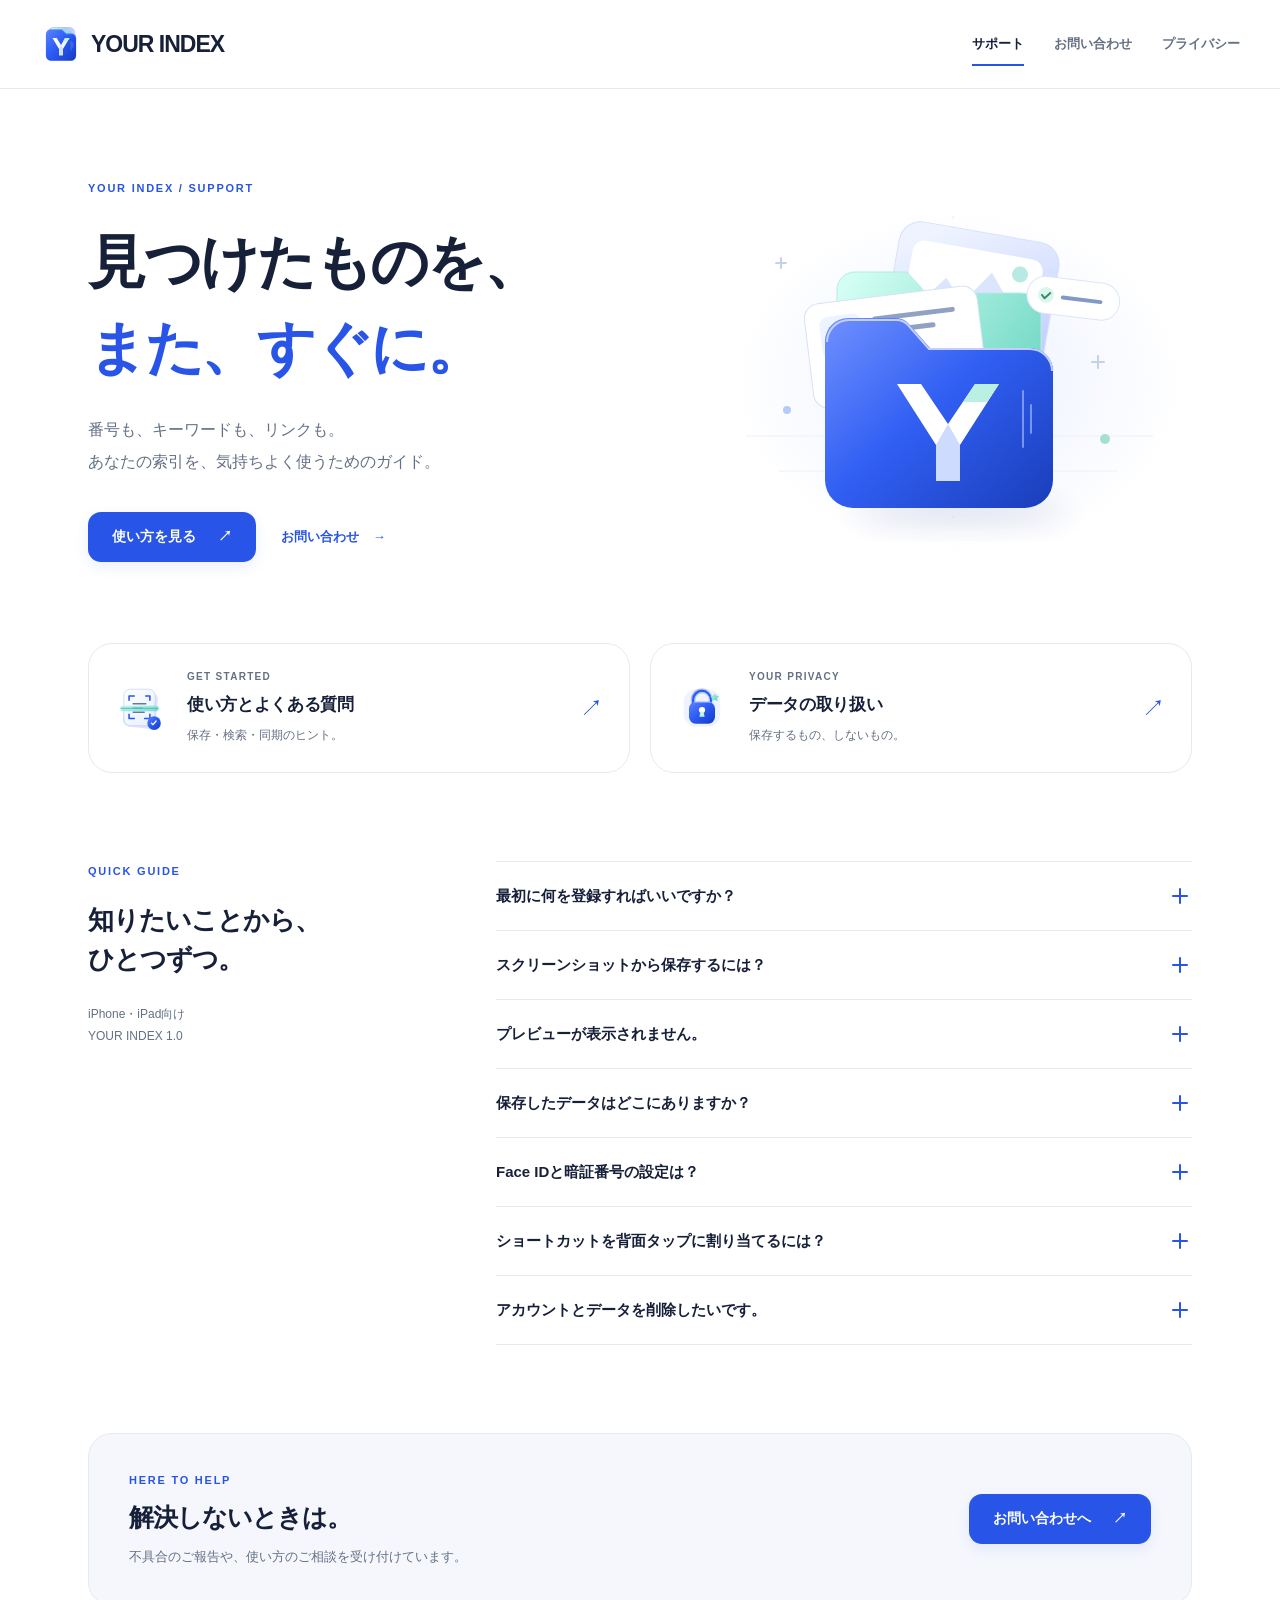
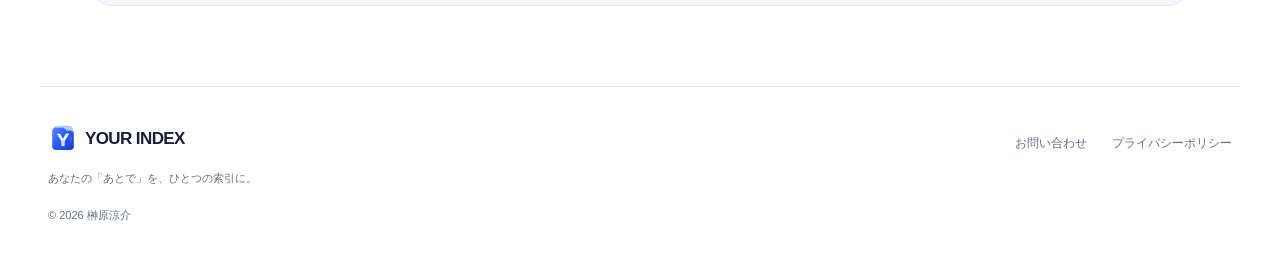
==== index.html @ 13874aeb "Publish YOUR INDEX support and privacy pages" ====
<!doctype html>
<html lang="ja"><head>
<meta charset="utf-8"><meta name="viewport" content="width=device-width, initial-scale=1">
<meta name="color-scheme" content="light"><meta name="referrer" content="no-referrer">
<title>サポート | YOUR INDEX</title><meta name="description" content="YOUR INDEXの使い方、よくある質問、データの管理・削除とお問い合わせ。">
<link rel="canonical" href="https://ryosukesakakibara718.github.io/your-index-support/index.html"><meta property="og:type" content="website"><meta property="og:locale" content="ja_JP">
<meta property="og:title" content="サポート | YOUR INDEX"><meta property="og:description" content="YOUR INDEXの使い方、よくある質問、データの管理・削除とお問い合わせ。"><meta property="og:url" content="https://ryosukesakakibara718.github.io/your-index-support/index.html">
<link rel="icon" href="assets/mark.svg" type="image/svg+xml"><link rel="stylesheet" href="assets/style.css">
</head><body>
<a class="skip" href="#main">本文へ移動</a>
<header class="header"><div class="header-inner"><a class="brand" href="index.html"><img src="assets/mark.svg" width="42" height="42" alt=""><span>YOUR INDEX</span></a><nav aria-label="メインナビゲーション"><a href="index.html" aria-current="page">サポート</a><a href="support.html">お問い合わせ</a><a href="privacy.html">プライバシー</a></nav></div></header>
<main id="main">
<section class="hero wrap"><div><p class="eyebrow">YOUR INDEX / SUPPORT</p><h1>見つけたものを、<br><span>また、すぐに。</span></h1><p class="lead">番号も、キーワードも、リンクも。<br>あなたの索引を、気持ちよく使うためのガイド。</p><div class="actions"><a class="button primary" href="#guide">使い方を見る <span aria-hidden="true">↗</span></a><a class="text-link" href="support.html">お問い合わせ <span aria-hidden="true">→</span></a></div></div>
<div class="hero-art"><img src="assets/index-art.svg" width="480" height="390" alt="ブックマークがひとつの青い索引にまとまるイラスト"></div></section>
<section class="wrap quick-links" aria-label="サポートメニュー"><a class="topic" href="#guide"><img src="assets/scan.svg" width="50" height="50" alt=""><div><span class="overline">GET STARTED</span><h2>使い方とよくある質問</h2><p>保存・検索・同期のヒント。</p></div><span class="arrow" aria-hidden="true">↗</span></a><a class="topic" href="privacy.html"><img src="assets/lock.svg" width="50" height="50" alt=""><div><span class="overline">YOUR PRIVACY</span><h2>データの取り扱い</h2><p>保存するもの、しないもの。</p></div><span class="arrow" aria-hidden="true">↗</span></a></section>
<section class="wrap guide" id="guide"><div class="section-intro"><p class="eyebrow">QUICK GUIDE</p><h2>知りたいことから、<br>ひとつずつ。</h2><p>iPhone・iPad向け<br>YOUR INDEX 1.0</p></div><div class="faq"><details><summary>最初に何を登録すればいいですか？<span class="plus" aria-hidden="true"></span></summary><div class="answer"><p>ホームの「サイトを追加」から、サイト名と検索URLを登録します。番号をURLの途中に入れる場合は、その位置を <code>{query}</code> にします。サイト名をタップすると、そのサイトに保存したプレビューの一覧が開きます。</p><p>Yahoo! JAPANの検索例：<code>https://search.yahoo.co.jp/search?p={query}</code></p></div></details><details><summary>スクリーンショットから保存するには？<span class="plus" aria-hidden="true"></span></summary><div class="answer"><p>サイト内の「スクショ保存」で画像を選ぶか、写真やスクリーンショットの共有メニューから「YOUR INDEXに保存」を選びます。読み取った候補は、プレビューで確認できます。候補が違う場合は「編集」から変更してください。</p><p>自動追加では、最上位候補の画像とタイトルを取得できた場合に保存します。画像の状態やサイトによっては確認が必要です。</p></div></details><details><summary>プレビューが表示されません。<span class="plus" aria-hidden="true"></span></summary><div class="answer"><p>登録した検索URLがブラウザで開けるか確認してください。ログインが必要なページや、外部からの取得を制限するサイトでは、画像やタイトルを取得できない場合があります。通信状態を確認し、項目を長押しして詳細からプレビューを再取得できます。</p></div></details><details><summary>保存したデータはどこにありますか？<span class="plus" aria-hidden="true"></span></summary><div class="answer"><p>端末内に保存します。任意の「Appleでサインイン」でクラウド保存を有効にすると、登録内容とプレビュー画像をSupabaseへ同期します。別の端末でも同じAppleアカウントで利用できます。読み取り元のスクリーンショット自体はアップロードしません。</p><p>ほかの利用者へライブラリを公開する機能はありません。詳しくは<a href="privacy.html">プライバシーポリシー</a>をご覧ください。</p></div></details><details><summary>Face IDと暗証番号の設定は？<span class="plus" aria-hidden="true"></span></summary><div class="answer"><p>「ツール → セキュリティ」からアプリロックのオン・オフを変更できます。Face IDを優先し、使えないときは6桁の暗証番号で解除します。解除から5分以内は再認証せずに開けます。</p><p>暗証番号とFace IDのどちらでも解除できない場合、現在のバージョンではロックを回復できません。暗証番号を忘れないよう管理してください。</p></div></details><details><summary>ショートカットを背面タップに割り当てるには？<span class="plus" aria-hidden="true"></span></summary><div class="answer"><p>「ツール → 背面タップで自動追加」でショートカットを登録した後、iPhoneの「設定 → アクセシビリティ → タッチ → 背面タップ → トリプルタップ」で「YOUR INDEXに追加」を選びます。背面タップの対応状況は端末によって異なります。</p></div></details><details><summary>アカウントとデータを削除したいです。<span class="plus" aria-hidden="true"></span></summary><div class="answer"><p>「ツール → クラウド保存 → アカウントを削除」で、同じAppleアカウントによる本人確認を行い、削除を確定します。クラウドのアカウント・登録内容・プレビュー画像を削除した後、この端末の登録内容・プレビューキャッシュ・アプリ内の移行バックアップを削除します。</p><p>削除は取り消せません。アプリロックの設定は残ります。ほかの端末に残るオフラインコピーは、その端末で削除してください。途中で通信が切れた場合はアプリから再試行できます。サインアウトだけではデータは削除されません。</p><p>Appleとの連携は、iPhoneの「設定 → 自分の名前 → Appleでサインイン」からYOUR INDEXを選び、別途解除してください。アプリから削除できない場合は<a href="support.html">お問い合わせ窓口</a>へご連絡ください。</p></div></details></div></section>
<section class="wrap contact-strip"><div><p class="eyebrow">HERE TO HELP</p><h2>解決しないときは。</h2><p>不具合のご報告や、使い方のご相談を受け付けています。</p></div><a class="button primary" href="support.html">お問い合わせへ <span aria-hidden="true">↗</span></a></section>
</main>
<footer class="footer"><div><a class="brand small" href="index.html"><img src="assets/mark.svg" width="30" height="30" alt=""><span>YOUR INDEX</span></a><p>あなたの「あとで」を、ひとつの索引に。</p><small>© 2026 榊原涼介</small></div><div class="footer-links"><a href="support.html">お問い合わせ</a><a href="privacy.html">プライバシーポリシー</a></div></footer>
</body></html>
---- assets/style.css ----
:root{--ink:#172039;--muted:#647085;--blue:#2854e8;--line:#e5eaf2;--pale:#f5f7fc;--radius:24px}*{box-sizing:border-box}html{scroll-behavior:smooth;scroll-padding-top:104px}body{margin:0;color:var(--ink);background:#fff;font-family:-apple-system,BlinkMacSystemFont,"Helvetica Neue","Hiragino Kaku Gothic ProN","Yu Gothic",sans-serif;font-size:15px;line-height:1.85;-webkit-font-smoothing:antialiased}a{color:var(--blue);text-underline-offset:5px}a:hover{color:#1437ad}a:focus-visible,summary:focus-visible{outline:3px solid var(--blue);outline-offset:5px;border-radius:5px}img{display:block;max-width:100%;height:auto}h1,h2,h3,p{margin:0}h1,h2,h3{line-height:1.5;letter-spacing:-.04em}h1{font-size:clamp(34px,4.5vw,58px);font-weight:750}h2{font-size:25px}p+p{margin-top:15px}code{padding:2px 5px;border-radius:5px;background:var(--pale);font-size:.87em;overflow-wrap:anywhere}.wrap{width:min(1104px,calc(100% - 80px));margin-inline:auto}.skip{position:fixed;top:10px;left:10px;z-index:20;padding:8px 16px;background:#fff;transform:translateY(-160%)}.skip:focus{transform:translateY(0)}.header{border-bottom:1px solid var(--line);background:#fffffff2;position:sticky;top:0;z-index:10;backdrop-filter:blur(18px)}.header-inner{width:min(1200px,calc(100% - 64px));margin:auto;min-height:88px;display:flex;align-items:center;justify-content:space-between;gap:24px}.brand{display:inline-flex;align-items:center;gap:9px;color:var(--ink);text-decoration:none;font-size:23px;font-weight:800;letter-spacing:-1px;white-space:nowrap}.brand:hover{color:var(--ink)}.header nav{display:flex;gap:30px;font-size:13px;font-weight:600;align-items:center}.header nav a{color:var(--muted);text-decoration:none;padding:8px 0}.header nav a[aria-current=page]{color:var(--ink);box-shadow:0 2px var(--blue)}.eyebrow{font-size:11px;letter-spacing:.16em;font-weight:750;color:var(--blue);margin-bottom:20px}.overline{display:block;color:var(--muted);font-size:10px;font-weight:700;letter-spacing:.13em;line-height:1.4;margin-bottom:8px}.hero{display:grid;grid-template-columns:1.25fr 1fr;gap:24px;align-items:center;padding-block:86px 78px}.hero h1 span{color:var(--blue)}.hero .lead{margin-top:22px}.lead{font-size:16px;color:var(--muted);line-height:2}.actions{display:flex;align-items:center;gap:25px;margin-top:34px}.button{display:inline-flex;justify-content:center;align-items:center;gap:22px;min-height:50px;padding:11px 24px;border-radius:13px;font-weight:650;font-size:14px;text-decoration:none}.button.primary{background:var(--blue);color:#fff;box-shadow:0 5px 14px #2854e818}.button.primary:hover{background:#1c40c5}.text-link{font-size:13px;font-weight:600;text-decoration:none}.text-link span{margin-left:10px}.hero-art{position:relative}.hero-art img{width:100%}.quick-links{display:grid;grid-template-columns:1fr 1fr;gap:20px}.topic{display:flex;gap:22px;align-items:center;border:1px solid var(--line);padding:26px;border-radius:var(--radius);color:var(--ink);text-decoration:none;transition:background .2s}.topic:hover{background:var(--pale);color:var(--ink)}.topic h2{font-size:17px;letter-spacing:-.02em}.topic p{color:var(--muted);font-size:12px;margin-top:6px}.topic img{flex:none}.topic .arrow{margin-left:auto;font-size:23px;color:var(--blue)}.guide{padding-block:88px;display:grid;grid-template-columns:1fr 2fr;gap:60px}.section-intro h2{font-size:26px}.section-intro>p:last-child{color:var(--muted);font-size:12px;margin-top:24px}.faq{border-top:1px solid var(--line)}details{border-bottom:1px solid var(--line)}summary{list-style:none;cursor:pointer;display:flex;align-items:center;justify-content:space-between;gap:25px;padding:22px 0;font-size:15px;font-weight:650;line-height:1.6}summary::-webkit-details-marker{display:none}.plus{position:relative;flex:none;width:16px;height:16px;margin-right:4px}.plus:before,.plus:after{content:"";position:absolute;background:var(--blue);border-radius:1px}.plus:before{left:0;top:7px;width:16px;height:2px}.plus:after{top:0;left:7px;height:16px;width:2px}details[open] .plus:after{display:none}.answer{padding:0 28px 25px 0;font-size:14px;color:var(--muted)}.contact-strip{background:var(--pale);border:1px solid var(--line);border-radius:var(--radius);padding:36px 40px;display:flex;align-items:center;justify-content:space-between;gap:25px;margin-bottom:80px}.contact-strip .eyebrow{margin-bottom:9px}.contact-strip p:last-child{font-size:13px;color:var(--muted);margin-top:8px}.contact-strip .button{flex:none}.footer{border-top:1px solid var(--line);max-width:1200px;width:calc(100% - 64px);margin:auto;padding:36px 8px 42px;display:flex;justify-content:space-between;gap:32px}.brand.small{font-size:17px;letter-spacing:-.6px;gap:7px}.footer p{font-size:11px;color:var(--muted);margin:6px 0 12px}.footer small{font-size:11px;color:var(--muted)}.footer-links{display:flex;gap:25px;align-items:flex-start;padding-top:9px}.footer-links a{font-size:12px;text-decoration:none;color:var(--muted)}.page-heading{padding-top:68px;padding-bottom:45px}.page-heading h1{font-size:40px}.page-heading .lead{margin-top:17px}.contact-layout{display:grid;grid-template-columns:1.12fr 1fr;gap:65px;margin-bottom:54px}.contact-card{background:var(--pale);border:1px solid var(--line);border-radius:var(--radius);padding:36px}.contact-card h2{font-size:21px}.contact-card .overline{margin-bottom:18px;color:var(--blue)}.email{font-size:clamp(16px,1.6vw,21px);font-weight:650;display:block;margin-top:20px;overflow-wrap:anywhere}.contact-card>p{font-size:13px;color:var(--muted)}.contact-card .button{margin-top:27px}.contact-card .fine{font-size:12px;line-height:1.9;margin-top:20px}.contact-notes{padding-top:10px;font-size:14px;color:var(--muted)}.contact-notes h2{font-size:18px;color:var(--ink)}.contact-notes ul{padding-left:20px;margin-block:18px}.contact-notes li{margin:8px 0}.note{border-left:3px solid #ccd8ff;padding:5px 0 5px 20px;margin-top:26px}.note strong{font-size:14px;color:var(--ink)}.note p{font-size:13px;margin-top:6px}.help-options{display:grid;grid-template-columns:1fr 1fr;gap:20px}.help-options>a{border-top:1px solid var(--line);border-bottom:1px solid var(--line);padding:24px 0;text-decoration:none}.help-options>a>span{display:block;font-size:12px;color:var(--muted)}.help-options strong{font-size:16px;display:block;margin-top:6px}.help-options strong span{float:right;margin-right:15px}.contact-policy{padding-block:50px 74px;max-width:800px;margin-left:max(40px,calc((100% - 1104px)/2))}.contact-policy h2{font-size:18px}.contact-policy p{color:var(--muted);font-size:13px;margin-top:12px}.date{font-size:12px;color:var(--muted);margin-top:20px}.privacy-summary{display:grid;grid-template-columns:1fr 1fr 1fr;background:var(--pale);border:1px solid var(--line);padding:25px 30px;border-radius:18px;gap:25px}.privacy-summary>div+div{border-left:1px solid var(--line);padding-left:25px}.privacy-summary strong{font-size:14px}.privacy-summary p{color:var(--muted);font-size:12px;margin-top:6px}.policy-layout{display:grid;grid-template-columns:255px 1fr;gap:70px;padding-block:56px 85px;align-items:start}.toc{position:sticky;top:119px}.toc .eyebrow{margin-bottom:15px}.toc nav{display:flex;flex-direction:column;gap:12px}.toc nav a{font-size:12px;color:var(--muted);display:flex;gap:10px;text-decoration:none;line-height:1.6}.toc nav a span{color:#7e91bd;font-size:10px;padding-top:1px;flex:none}.toc nav a:hover{color:var(--blue)}.policy section{padding-bottom:35px;margin-bottom:30px;border-bottom:1px solid var(--line)}.policy section:last-child{margin-bottom:0;border-bottom:0;padding-bottom:0}.section-number{font-size:11px;font-weight:650;letter-spacing:.1em;color:var(--blue);margin-bottom:8px}.policy h2{font-size:21px;margin-bottom:20px}.policy p:not(.section-number),.policy li{font-size:14px;color:#505d74;line-height:2}.policy a{overflow-wrap:anywhere}.policy ul{padding-left:20px}
@media(min-width:1450px){.hero{padding-block:100px}.hero h1{font-size:60px}}
@media(max-width:800px){.wrap{width:calc(100% - 48px)}.header-inner{width:calc(100% - 40px);min-height:76px}.header nav{gap:17px;font-size:12px}.brand{font-size:20px;gap:6px}.brand img{width:35px}.hero{padding-block:52px 45px}.hero h1{font-size:36px}.hero .lead{font-size:14px}.actions{gap:17px}.button{padding:11px 19px;font-size:13px}.topic{padding:20px;gap:15px}.topic img{width:40px}.topic h2{font-size:15px}.guide{gap:30px;padding-block:60px;grid-template-columns:1fr 1.7fr}.section-intro h2{font-size:23px}.contact-layout{gap:32px}.contact-card{padding:25px}.email{font-size:16px}.contact-policy{margin-left:24px}.policy-layout{gap:32px;grid-template-columns:200px 1fr}.privacy-summary{padding:23px;gap:15px}.privacy-summary>div+div{padding-left:15px}}
@media(max-width:620px){html{scroll-padding-top:132px}.wrap{width:calc(100% - 40px)}.header-inner{width:calc(100% - 40px);flex-direction:column;align-items:flex-start;gap:6px;padding-block:12px 11px;min-height:100px}.brand{font-size:20px}.header nav{width:100%;justify-content:space-between;font-size:11px;gap:20px}.header nav a{padding:4px 0}.hero{grid-template-columns:1fr;padding-block:40px 24px;gap:0}.eyebrow{font-size:10px;margin-bottom:17px}.hero h1{font-size:clamp(32px,9vw,42px);line-height:1.5}.hero .lead{font-size:14px;margin-top:17px}.actions{margin-top:26px;gap:22px}.hero-art{max-width:340px;width:90%;margin:18px auto 0}.quick-links{grid-template-columns:1fr;gap:12px}.topic{padding:20px;border-radius:18px;gap:17px}.topic h2{font-size:16px}.topic img{width:44px}.guide{display:block;padding-block:52px}.section-intro{margin-bottom:27px}.section-intro h2 br{display:none}.section-intro h2{font-size:23px}.section-intro>p:last-child{margin-top:10px}.section-intro>p:last-child br{display:none}.section-intro .eyebrow{margin-bottom:10px}summary{font-size:14px;padding:20px 0}.answer{font-size:13px;padding-right:10px}.contact-strip{padding:27px;display:block;margin-bottom:45px;border-radius:20px}.contact-strip h2{font-size:23px}.contact-strip .button{margin-top:23px}.footer{width:calc(100% - 40px);padding:28px 0 30px;flex-direction:column;gap:18px}.footer-links{padding:0;gap:24px}.page-heading{padding-top:38px;padding-bottom:32px}.page-heading h1{font-size:31px}.policy-heading h1{font-size:clamp(24px,6.6vw,31px)}.page-heading .lead{font-size:14px;margin-top:14px}.contact-layout{display:block;margin-bottom:34px}.contact-card{padding:27px 22px;border-radius:20px}.contact-card h2{font-size:20px}.email{font-size:17px}.contact-notes{padding-top:35px}.help-options{grid-template-columns:1fr;gap:0}.help-options>a+ a{border-top:0}.help-options strong{font-size:15px}.contact-policy{padding-block:36px 45px;margin-inline:auto}.privacy-summary{display:block;padding:23px;border-radius:18px}.privacy-summary>div+div{border-left:0;border-top:1px solid var(--line);margin-top:17px;padding:17px 0 0}.policy-layout{display:flex;flex-direction:column;gap:37px;padding-block:34px 48px}.toc{position:static;width:100%;padding-bottom:27px;border-bottom:1px solid var(--line)}.toc nav{display:grid;grid-template-columns:1fr;gap:10px}.toc nav a{font-size:12px}.policy h2{font-size:21px}.policy p:not(.section-number),.policy li{font-size:14px}.date{margin-top:17px}.policy section{padding-bottom:28px;margin-bottom:26px}}
@media(prefers-reduced-motion:reduce){html{scroll-behavior:auto}*{transition:none!important}}@media print{.header,.footer,.toc,.actions,.skip{display:none}.wrap{width:100%}.policy-layout{display:block;padding:0}.policy section{break-inside:avoid}body{color:#000}.page-heading{padding-top:0}}
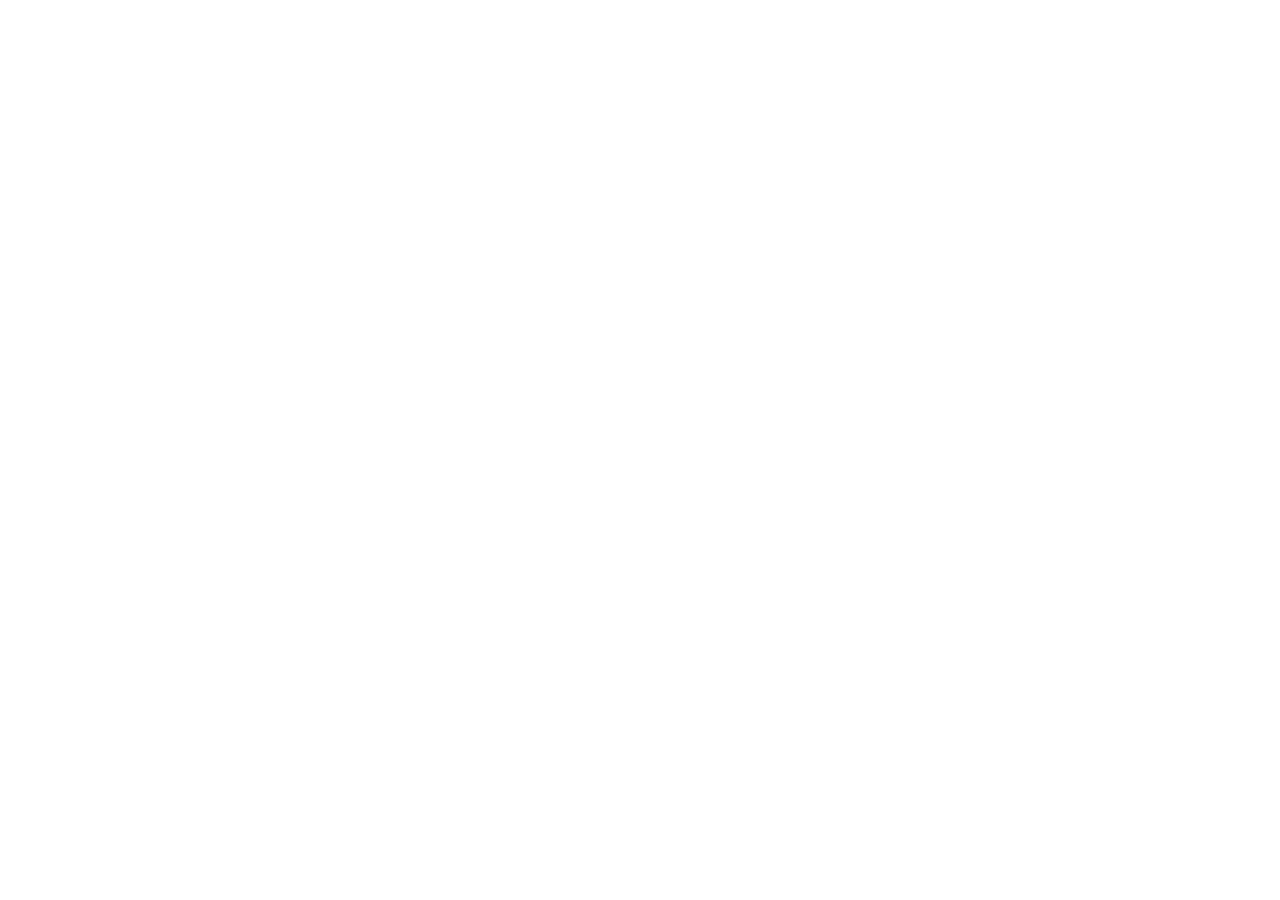
==== commit d630e3fa: "Move support to Vercel and remove personal contact details" ====
--- a/index.html
+++ b/index.html
@@ -1,20 +1 @@
-<!doctype html>
-<html lang="ja"><head>
-<meta charset="utf-8"><meta name="viewport" content="width=device-width, initial-scale=1">
-<meta name="color-scheme" content="light"><meta name="referrer" content="no-referrer">
-<title>サポート | YOUR INDEX</title><meta name="description" content="YOUR INDEXの使い方、よくある質問、データの管理・削除とお問い合わせ。">
-<link rel="canonical" href="https://ryosukesakakibara718.github.io/your-index-support/index.html"><meta property="og:type" content="website"><meta property="og:locale" content="ja_JP">
-<meta property="og:title" content="サポート | YOUR INDEX"><meta property="og:description" content="YOUR INDEXの使い方、よくある質問、データの管理・削除とお問い合わせ。"><meta property="og:url" content="https://ryosukesakakibara718.github.io/your-index-support/index.html">
-<link rel="icon" href="assets/mark.svg" type="image/svg+xml"><link rel="stylesheet" href="assets/style.css">
-</head><body>
-<a class="skip" href="#main">本文へ移動</a>
-<header class="header"><div class="header-inner"><a class="brand" href="index.html"><img src="assets/mark.svg" width="42" height="42" alt=""><span>YOUR INDEX</span></a><nav aria-label="メインナビゲーション"><a href="index.html" aria-current="page">サポート</a><a href="support.html">お問い合わせ</a><a href="privacy.html">プライバシー</a></nav></div></header>
-<main id="main">
-<section class="hero wrap"><div><p class="eyebrow">YOUR INDEX / SUPPORT</p><h1>見つけたものを、<br><span>また、すぐに。</span></h1><p class="lead">番号も、キーワードも、リンクも。<br>あなたの索引を、気持ちよく使うためのガイド。</p><div class="actions"><a class="button primary" href="#guide">使い方を見る <span aria-hidden="true">↗</span></a><a class="text-link" href="support.html">お問い合わせ <span aria-hidden="true">→</span></a></div></div>
-<div class="hero-art"><img src="assets/index-art.svg" width="480" height="390" alt="ブックマークがひとつの青い索引にまとまるイラスト"></div></section>
-<section class="wrap quick-links" aria-label="サポートメニュー"><a class="topic" href="#guide"><img src="assets/scan.svg" width="50" height="50" alt=""><div><span class="overline">GET STARTED</span><h2>使い方とよくある質問</h2><p>保存・検索・同期のヒント。</p></div><span class="arrow" aria-hidden="true">↗</span></a><a class="topic" href="privacy.html"><img src="assets/lock.svg" width="50" height="50" alt=""><div><span class="overline">YOUR PRIVACY</span><h2>データの取り扱い</h2><p>保存するもの、しないもの。</p></div><span class="arrow" aria-hidden="true">↗</span></a></section>
-<section class="wrap guide" id="guide"><div class="section-intro"><p class="eyebrow">QUICK GUIDE</p><h2>知りたいことから、<br>ひとつずつ。</h2><p>iPhone・iPad向け<br>YOUR INDEX 1.0</p></div><div class="faq"><details><summary>最初に何を登録すればいいですか？<span class="plus" aria-hidden="true"></span></summary><div class="answer"><p>ホームの「サイトを追加」から、サイト名と検索URLを登録します。番号をURLの途中に入れる場合は、その位置を <code>{query}</code> にします。サイト名をタップすると、そのサイトに保存したプレビューの一覧が開きます。</p><p>Yahoo! JAPANの検索例：<code>https://search.yahoo.co.jp/search?p={query}</code></p></div></details><details><summary>スクリーンショットから保存するには？<span class="plus" aria-hidden="true"></span></summary><div class="answer"><p>サイト内の「スクショ保存」で画像を選ぶか、写真やスクリーンショットの共有メニューから「YOUR INDEXに保存」を選びます。読み取った候補は、プレビューで確認できます。候補が違う場合は「編集」から変更してください。</p><p>自動追加では、最上位候補の画像とタイトルを取得できた場合に保存します。画像の状態やサイトによっては確認が必要です。</p></div></details><details><summary>プレビューが表示されません。<span class="plus" aria-hidden="true"></span></summary><div class="answer"><p>登録した検索URLがブラウザで開けるか確認してください。ログインが必要なページや、外部からの取得を制限するサイトでは、画像やタイトルを取得できない場合があります。通信状態を確認し、項目を長押しして詳細からプレビューを再取得できます。</p></div></details><details><summary>保存したデータはどこにありますか？<span class="plus" aria-hidden="true"></span></summary><div class="answer"><p>端末内に保存します。任意の「Appleでサインイン」でクラウド保存を有効にすると、登録内容とプレビュー画像をSupabaseへ同期します。別の端末でも同じAppleアカウントで利用できます。読み取り元のスクリーンショット自体はアップロードしません。</p><p>ほかの利用者へライブラリを公開する機能はありません。詳しくは<a href="privacy.html">プライバシーポリシー</a>をご覧ください。</p></div></details><details><summary>Face IDと暗証番号の設定は？<span class="plus" aria-hidden="true"></span></summary><div class="answer"><p>「ツール → セキュリティ」からアプリロックのオン・オフを変更できます。Face IDを優先し、使えないときは6桁の暗証番号で解除します。解除から5分以内は再認証せずに開けます。</p><p>暗証番号とFace IDのどちらでも解除できない場合、現在のバージョンではロックを回復できません。暗証番号を忘れないよう管理してください。</p></div></details><details><summary>ショートカットを背面タップに割り当てるには？<span class="plus" aria-hidden="true"></span></summary><div class="answer"><p>「ツール → 背面タップで自動追加」でショートカットを登録した後、iPhoneの「設定 → アクセシビリティ → タッチ → 背面タップ → トリプルタップ」で「YOUR INDEXに追加」を選びます。背面タップの対応状況は端末によって異なります。</p></div></details><details><summary>アカウントとデータを削除したいです。<span class="plus" aria-hidden="true"></span></summary><div class="answer"><p>「ツール → クラウド保存 → アカウントを削除」で、同じAppleアカウントによる本人確認を行い、削除を確定します。クラウドのアカウント・登録内容・プレビュー画像を削除した後、この端末の登録内容・プレビューキャッシュ・アプリ内の移行バックアップを削除します。</p><p>削除は取り消せません。アプリロックの設定は残ります。ほかの端末に残るオフラインコピーは、その端末で削除してください。途中で通信が切れた場合はアプリから再試行できます。サインアウトだけではデータは削除されません。</p><p>Appleとの連携は、iPhoneの「設定 → 自分の名前 → Appleでサインイン」からYOUR INDEXを選び、別途解除してください。アプリから削除できない場合は<a href="support.html">お問い合わせ窓口</a>へご連絡ください。</p></div></details></div></section>
-<section class="wrap contact-strip"><div><p class="eyebrow">HERE TO HELP</p><h2>解決しないときは。</h2><p>不具合のご報告や、使い方のご相談を受け付けています。</p></div><a class="button primary" href="support.html">お問い合わせへ <span aria-hidden="true">↗</span></a></section>
-</main>
-<footer class="footer"><div><a class="brand small" href="index.html"><img src="assets/mark.svg" width="30" height="30" alt=""><span>YOUR INDEX</span></a><p>あなたの「あとで」を、ひとつの索引に。</p><small>© 2026 榊原涼介</small></div><div class="footer-links"><a href="support.html">お問い合わせ</a><a href="privacy.html">プライバシーポリシー</a></div></footer>
-</body></html>+<!doctype html><html lang="ja"><meta charset="utf-8"><meta name="viewport" content="width=device-width"><meta name="referrer" content="no-referrer"><meta name="robots" content="noindex"><meta http-equiv="refresh" content="0;url=https://your-index.vercel.app/index.html"><link rel="canonical" href="https://your-index.vercel.app/index.html"><title>YOUR INDEX Support</title><body><h1>YOUR INDEX</h1><p>Support has moved.</p><a href="https://your-index.vercel.app/index.html">Open YOUR INDEX support</a></body></html>
